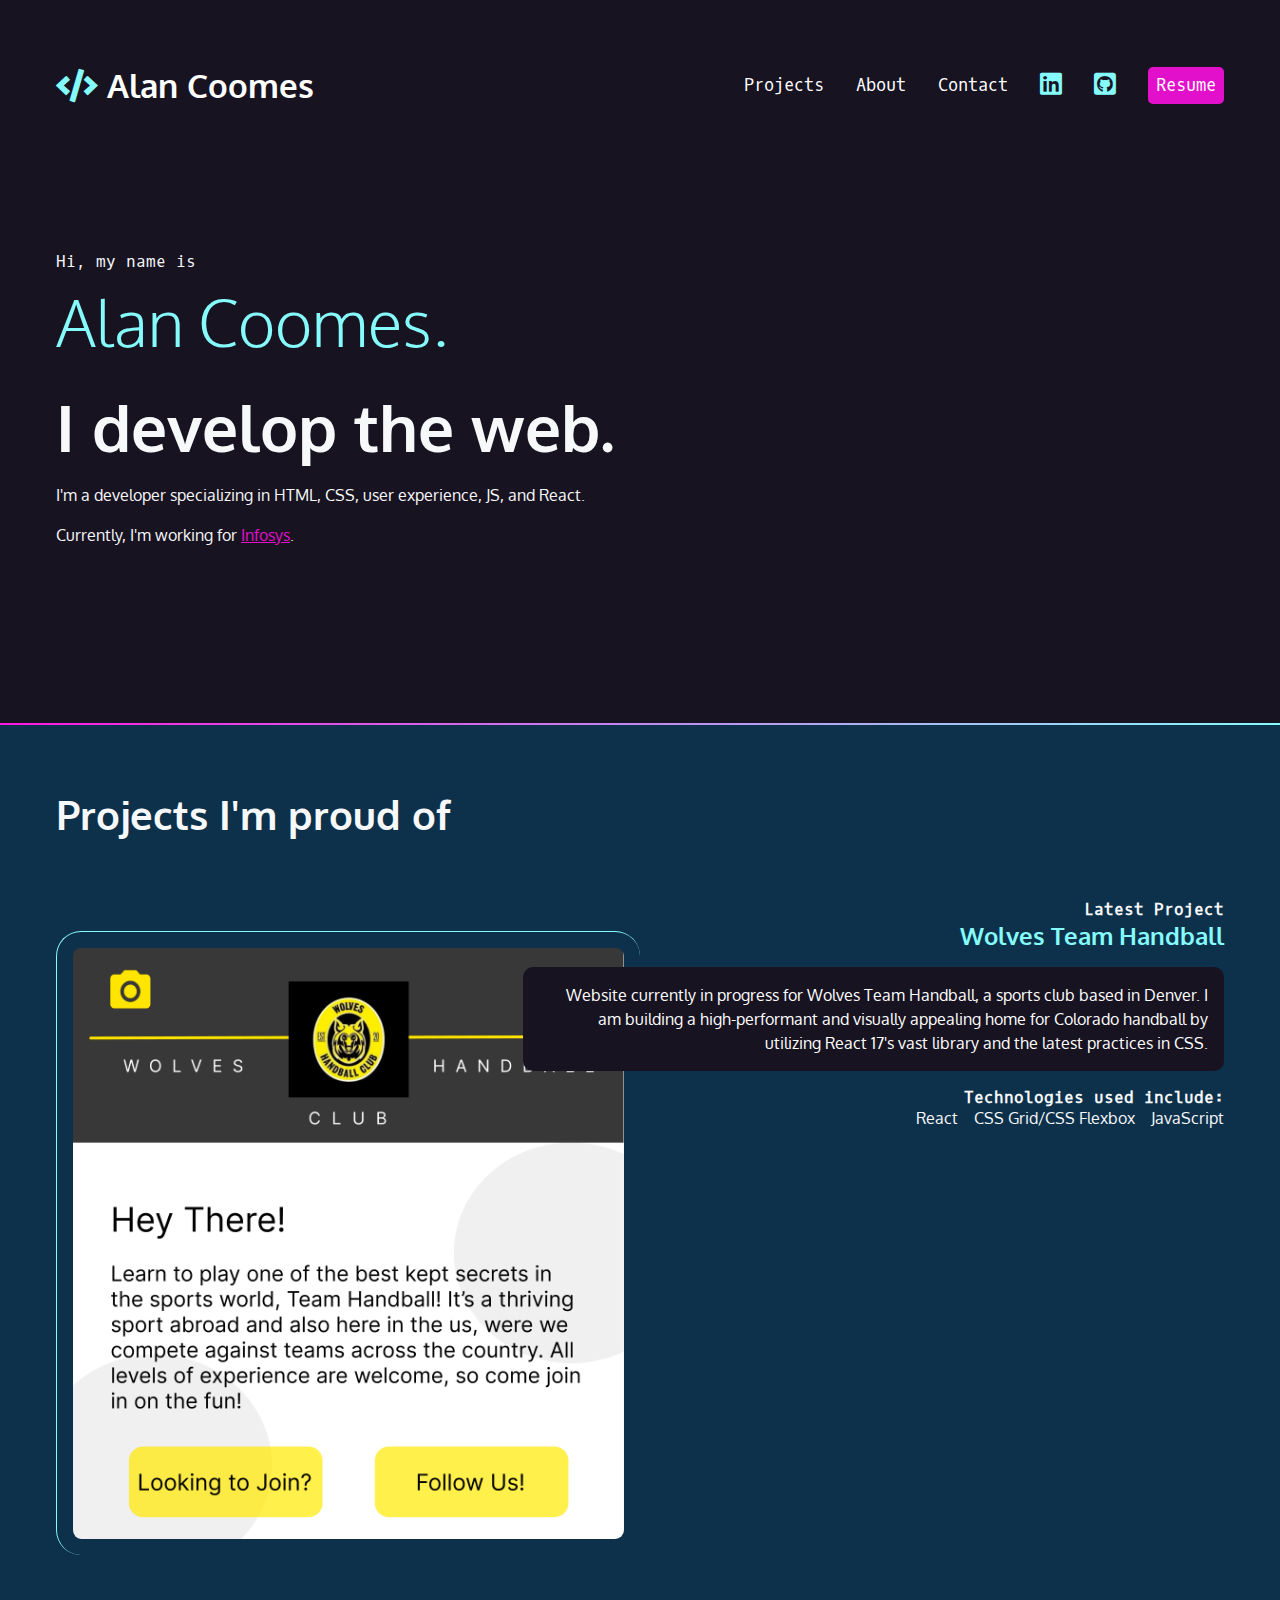
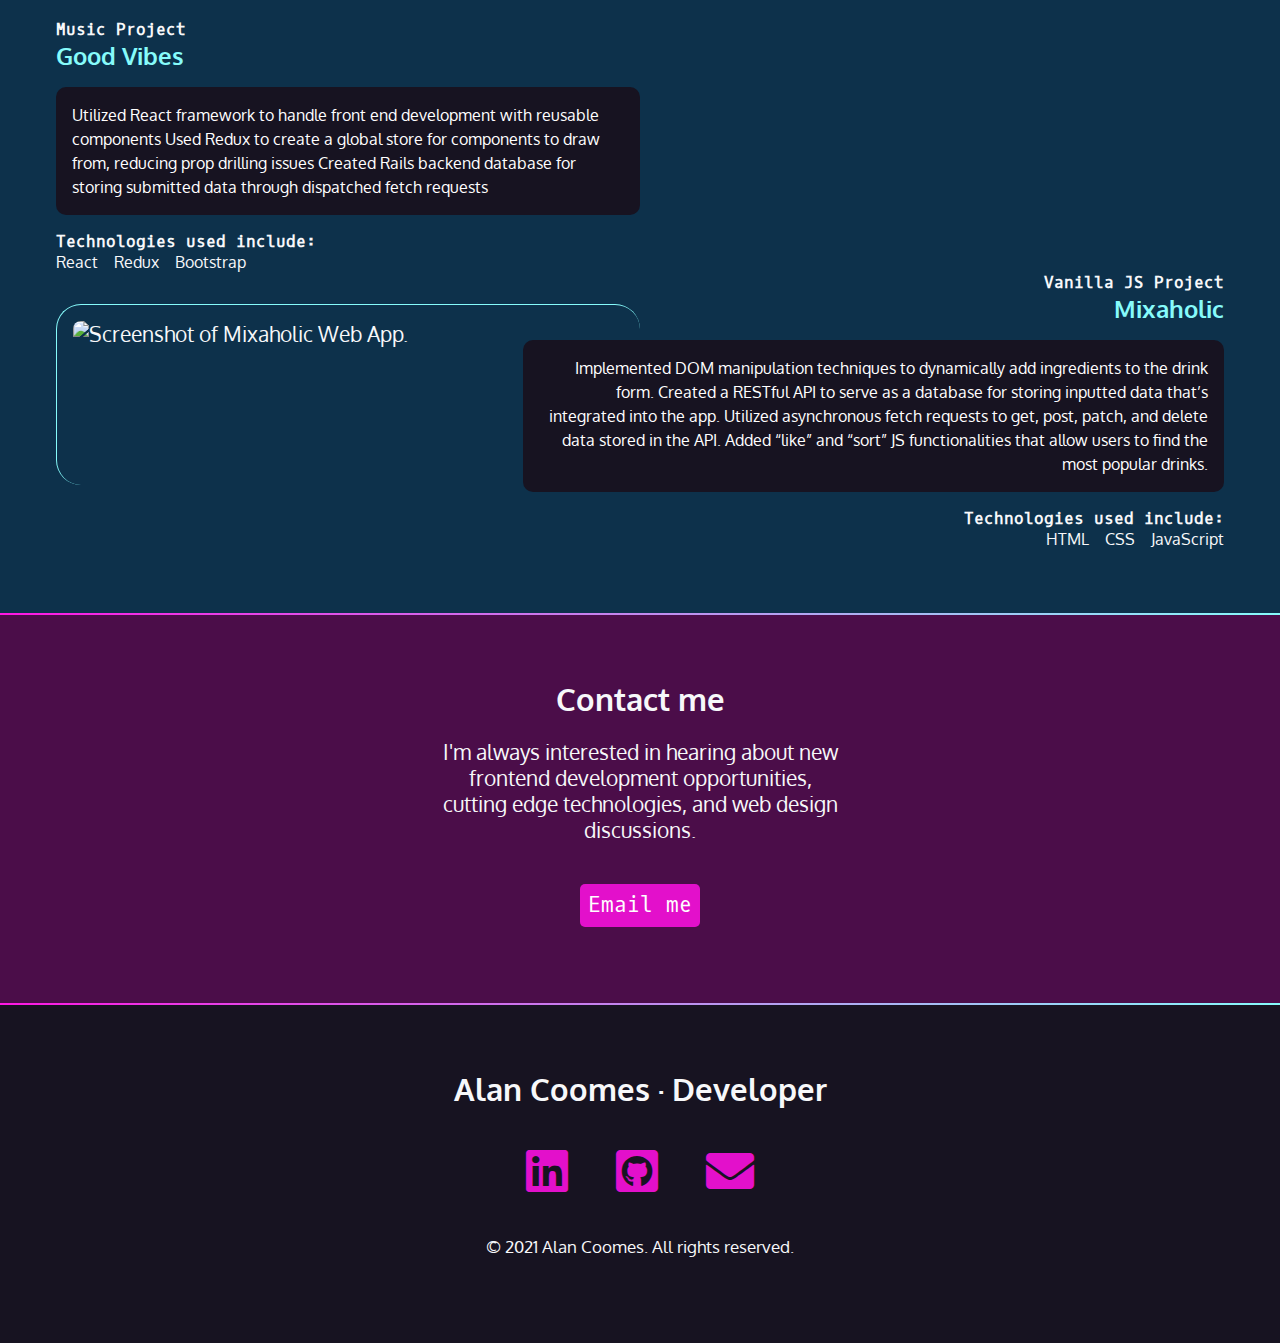
==== index.html @ 879c6b3d "updated info" ====
<!DOCTYPE html>
<html lang="en">
  <head>
    <meta charset="UTF-8" />
    <meta http-equiv="X-UA-Compatible" content="IE=edge" />
    <meta name="viewport" content="width=device-width, initial-scale=1.0" />
    <title>Alan Coomes Portfolio</title>
    <link rel="preconnect" href="https://fonts.googleapis.com" />
    <link rel="preconnect" href="https://fonts.gstatic.com" crossorigin />
    <link
      href="https://fonts.googleapis.com/css2?family=Oxygen&family=Oxygen+Mono&display=swap"
      rel="stylesheet"
    />
    <link
      rel="stylesheet"
      href="https://cdnjs.cloudflare.com/ajax/libs/font-awesome/5.15.4/css/all.min.css"
    />
    <link rel="stylesheet" href="./css/style.css" />
  </head>
  <body>
    <nav>
      <ul>
        <li>
          <h1>
            <a href="index.html">
              <span class="fas fa-code" aria-hidden="true"></span>
              <span>Alan Coomes</span>
            </a>
          </h1>
        </li>
        <li><a href="index.html#projects">Projects</a></li>
        <li><a href="about.html">About</a></li>
        <li><a href="index.html#contact">Contact</a></li>
        <li>
          <a href="https://www.linkedin.com/in/alan-coomes/" target="_blank">
            <span class="fab fa-linkedin" aria-hidden="true"></span>
            <span class="sr-only">LinkedIn</span>
          </a>
        </li>
        <li>
          <a href="https://github.com/acoomes33" target="_blank">
            <span class="fab fa-github-square" aria-hidden="true"></span>
            <span class="sr-only">Github</span>
          </a>
        </li>
        <li>
          <a href="#" target="_blank" class="button">Resume</a>
        </li>
      </ul>
    </nav>

    <section id="intro">
      <p class="name">Hi, my name is <span>Alan Coomes.</span></p>
      <h2>I develop the web.</h2>
      <p>
        I'm a developer specializing in HTML, CSS, user experience, JS, and
        React.
      </p>
      <p>
        Currently, I'm working for
        <a href="https://www.infosys.com/" target="_blank">Infosys</a>.
      </p>
    </section>
    <div class="gradient"></div>

    <div class="section-blue">
      <section id="projects">
        <h2>Projects I'm proud of</h2>
        <article>
          <div class="text">
            <h4>Latest Project</h4>
            <h3>Wolves Team Handball</h3>
            <p class="blackbox">
              Website currently in progress for Wolves Team Handball, a sports club based in Denver.
              I am building a high-performant and visually appealing home for Colorado handball by utilizing 
              React 17's vast library and the latest practices in CSS. 
            </p>
            <h4>Technologies used include:</h4>
            <ul>
              <li>React</li>
              <li>CSS Grid/CSS Flexbox</li>
              <li>JavaScript</li>
    
            </ul>
          </div>
          <img
            src="./img/Handball Screen Shot.png"
            alt="Screenshot of the Wolves Team Handball website."
          />
        </article>
        <article class="reverse">
          <div class="text">
            <h4>Music Project</h4>
            <h3>Good Vibes</h3>
            <p class="blackbox">
              Utilized React framework to handle front end development with reusable components
              Used Redux to create a global store for components to draw from, reducing prop drilling issues
              Created Rails backend database for storing submitted data through dispatched fetch requests
            </p>

            <h4>Technologies used include:</h4>
            <ul>
              <li>React</li>
              <li>Redux</li>
              <li>Bootstrap</li>
            </ul>
          </div>
        </article>
        <article>
          <div class="text">
            <h4>Vanilla JS Project</h4>
            <h3>Mixaholic</h3>
            <p class="blackbox">
              Implemented DOM manipulation techniques to dynamically add ingredients to the drink form.
              Created a RESTful API to serve as a database for storing inputted data that’s integrated into the app.
              Utilized asynchronous fetch requests to get, post, patch, and delete data stored in the API.
              Added “like” and “sort” JS functionalities that allow users to find the most popular drinks.
            </p>
            <h4>Technologies used include:</h4>
            <ul>
              <li>HTML</li>
              <li>CSS</li>
              <li>JavaScript</li>
            </ul>
          </div>
          <img
            src="./img/Mixaholic Screen Shot.png"
            alt="Screenshot of Mixaholic Web App."
          />
        </article>
      </section>
    </div>
    <div class="gradient"></div>
    <div class="section-plum">
      <section id="contact">
        <h2>Contact me</h2>
        <p>
          I'm always interested in hearing about new frontend development
          opportunities, cutting edge technologies, and web design discussions.
        </p>
        <p>
          <a href="mailto:alan.coomes2@gmail.com" class="button">Email me</a>
        </p>
      </section>
      <div class="gradient"></div>
    </div>
    <footer>
      <h2>Alan Coomes &middot; Developer</h2>
      <ul>
        <li>
          <a href="https://www.linkedin.com/in/alan-coomes/" target="_blank">
            <span class="fab fa-linkedin" aria-hidden="true"></span>
            <span class="sr-only">LinkedIn</span>
          </a>
        </li>
        <li>
          <a href="https://github.com/acoomes33" target="_blank">
            <span class="fab fa-github-square" aria-hidden="true"></span>
            <span class="sr-only">Github</span>
          </a>
        </li>
        <li>
          <a href="mailto:alan.coomes2@gmail.com">
            <span class="fas fa-envelope" aria-hidden="true"></span>
            <span class="sr-only">Email</span>
          </a>
        </li>
      </ul>
      <p><small>&copy; 2021 Alan Coomes. All rights reserved.</small></p>
    </footer>
  </body>
</html>
---- css/style.css ----
/* Variables declared here - these are the colors for our pages, as well as the font stacks and sizes. */

:root {
  --black: #171321;
  --dkblue: #0d314b;
  --plum: #4b0d49;
  --hotmag: #ff17e4;
  --magenta: #e310cb;
  --aqua: #86fbfb;
  --white: #f7f8fa;
  --font-size: 1.3rem;
  --mono: "Oxygen mono", monospace;
  --sans: Oxygen, sans-serif;
}

/* border box model: https://css-tricks.com/box-sizing/ */

html {
  box-sizing: border-box;
}

*,
*::before,
*::after {
  box-sizing: inherit;
}

/* generic styles for the page */

body {
  padding: 0;
  margin: 0;
  font-family: var(--sans);
  background-color: var(--black);
  color: var(--white);
  font-size: var(--font-size);
}

h1,
h2,
h3 {
  margin: 0;
}

a {
  color: var(--magenta);
}

a:hover {
  color: var(--hotmag);
  text-decoration: none;
}
img {
  width: 100%;
}

/* background color divs */

.section-plum {
  background-color: var(--plum);
}
.section-blue {
  background-color: var(--dkblue);
}

.gradient {
  background: linear-gradient(
    90deg,
    rgba(255, 23, 228, 1) 0%,
    rgba(134, 251, 251, 1) 100%
  );
  height: 2px;
}

/* intro styles */

#intro {
  padding: 4rem 1rem 10rem 1rem;
  padding-bottom: 10rem;
  max-width: 1200px;
  margin: 0 auto;
}

#intro p {
  font-size: 1rem;
  line-height: 1.5;
}

#intro .name {
  font-family: var(--mono);
  font-size: 1rem;
}

.name span {
  font-family: var(--sans);
  font-size: 4rem;
  color: var(--aqua);
  display: block;
  font-weight: 300;
}

#intro h2 {
  font-size: 4rem;
}

/* contact section */

#contact {
  width: 400px;
  text-align: center;
  margin: 0 auto;
  padding: 4rem 0;
}

#contact p:last-child {
  margin-top: 3rem;
}

/* navigation */

nav {
  font-family: var(--mono);
  font-size: 80%;
  padding: 4rem 1rem;
}

nav h1 a {
  font-family: var(--sans);
}

nav ul {
  margin: 0;
  padding: 0;
  list-style-type: none;
  display: flex;
  flex-flow: row wrap;
  justify-content: center;
  align-items: center;
  gap: 2rem;
}

nav li:first-child {
  flex-basis: 100%;
  text-align: center;
}

nav [class*="fa-"] {
  font-size: 150%;
  color: var(--aqua);
}

nav h1 [class*="fa-"] {
  font-size: 100%;
  color: var(--aqua);
}

nav a {
  color: white;
  text-decoration: none;
  display: block;
}

nav a:hover,
nav [class*="fa-"]:hover {
  color: var(--magenta);
}

.button {
  background-color: var(--magenta);
  color: white;
  padding: 0.5rem;
  border-radius: 5px;
  text-decoration: none;
  font-family: var(--mono);
}

.button:hover {
  color: white;
  background-color: var(--hotmag);
}

/* projects section */
#projects {
  padding: 4rem 1rem;
  max-width: 1200px;
  margin: 0 auto;
}
#projects h2 {
  font-size: 2.5rem;
  margin-bottom: calc(2.5rem * 1.5);
}
#projects h3 {
  color: var(--aqua);
}

#projects h4 {
  font-size: 1rem;
  font-family: var(--mono);
  margin: 0;
}
.blackbox {
  padding: 1rem;
  border-radius: 10px;
  color: white;
  background-color: var(--black);
  font-size: 1rem;
  line-height: 1.5;
}
#projects ul {
  list-style-type: none;
  padding: 0;
  margin: 0;
  display: flex;
  flex-flow: row wrap;
  justify-content: flex-start;
  gap: 1rem;
  font-size: 1rem;
}
#projects img {
  margin: 2rem 0 4rem 0;
  padding: 1rem;
  border-left: 1px solid var(--aqua);
  border-top: 1px solid var(--aqua);
  border-radius: 25px;
}

/* aabout section */
#about {
  padding: 4rem 1rem;
  max-width: 1200px;
  margin: 0 auto;
}
#about h2 {
  font-size: 2.5rem;
  margin-bottom: calc(2.5rem * 1.5);
}
#about h3 {
  color: var(--aqua);
}

#about h4 {
  font-size: 1rem;
  font-family: var(--mono);
  margin: 0;
}
.blackbox {
  padding: 1rem;
  border-radius: 10px;
  color: white;
  background-color: var(--black);
  font-size: 1rem;
  line-height: 1.5;
}
#about ul {
  list-style-type: none;
  padding: 0;
  margin: 0;
  display: flex;
  flex-flow: row wrap;
  justify-content: flex-start;
  gap: 1rem;
  font-size: 1rem;
}
#about img {
  margin: 2rem 0 4rem 0;
  padding: 1rem;
  border-left: 1px solid var(--aqua);
  border-top: 1px solid var(--aqua);
  border-radius: 25px;
}

/* footer section */

footer {
  text-align: center;
  padding: 4rem 0;
}

footer ul {
  list-style-type: none;
  padding: 0;
  margin: 2rem 0;
  display: flex;
  flex-flow: row wrap;
  justify-content: center;
  gap: 3rem;
  font-size: 3rem;
}
@media (min-width: 800px) {
  article {
    display: grid;
    grid-template-columns: repeat(10, 1fr);
  }

  #about img {
    grid-column: 1/6;
    grid-row: 1/2;
  }

  #about ul {
    justify-content: flex-end;
  }

  #projects img {
    grid-column: 1/6;
    grid-row: 1/2;
  }
  .text {
    grid-column: 5/11;
    grid-row: 1/2;
    order: 2;
    text-align: right;
  }
  .reverse .text {
    grid-column: 1/6;
    grid-row: 1/2;
    order: 1;
    text-align: left;
  }

  #projects .reverse img {
    grid-column: 5/11;
    grid-row: 1/2;
  }

  #projects ul {
    justify-content: flex-end;
  }

  #projects .reverse ul {
    justify-content: flex-start;
  }
}
@media (min-width: 850px) {
  nav {
    max-width: 1200px;
    margin: 0 auto;
  }
  nav li:first-child {
    flex-basis: auto;
    text-align: left;
    margin-right: auto;
  }
}
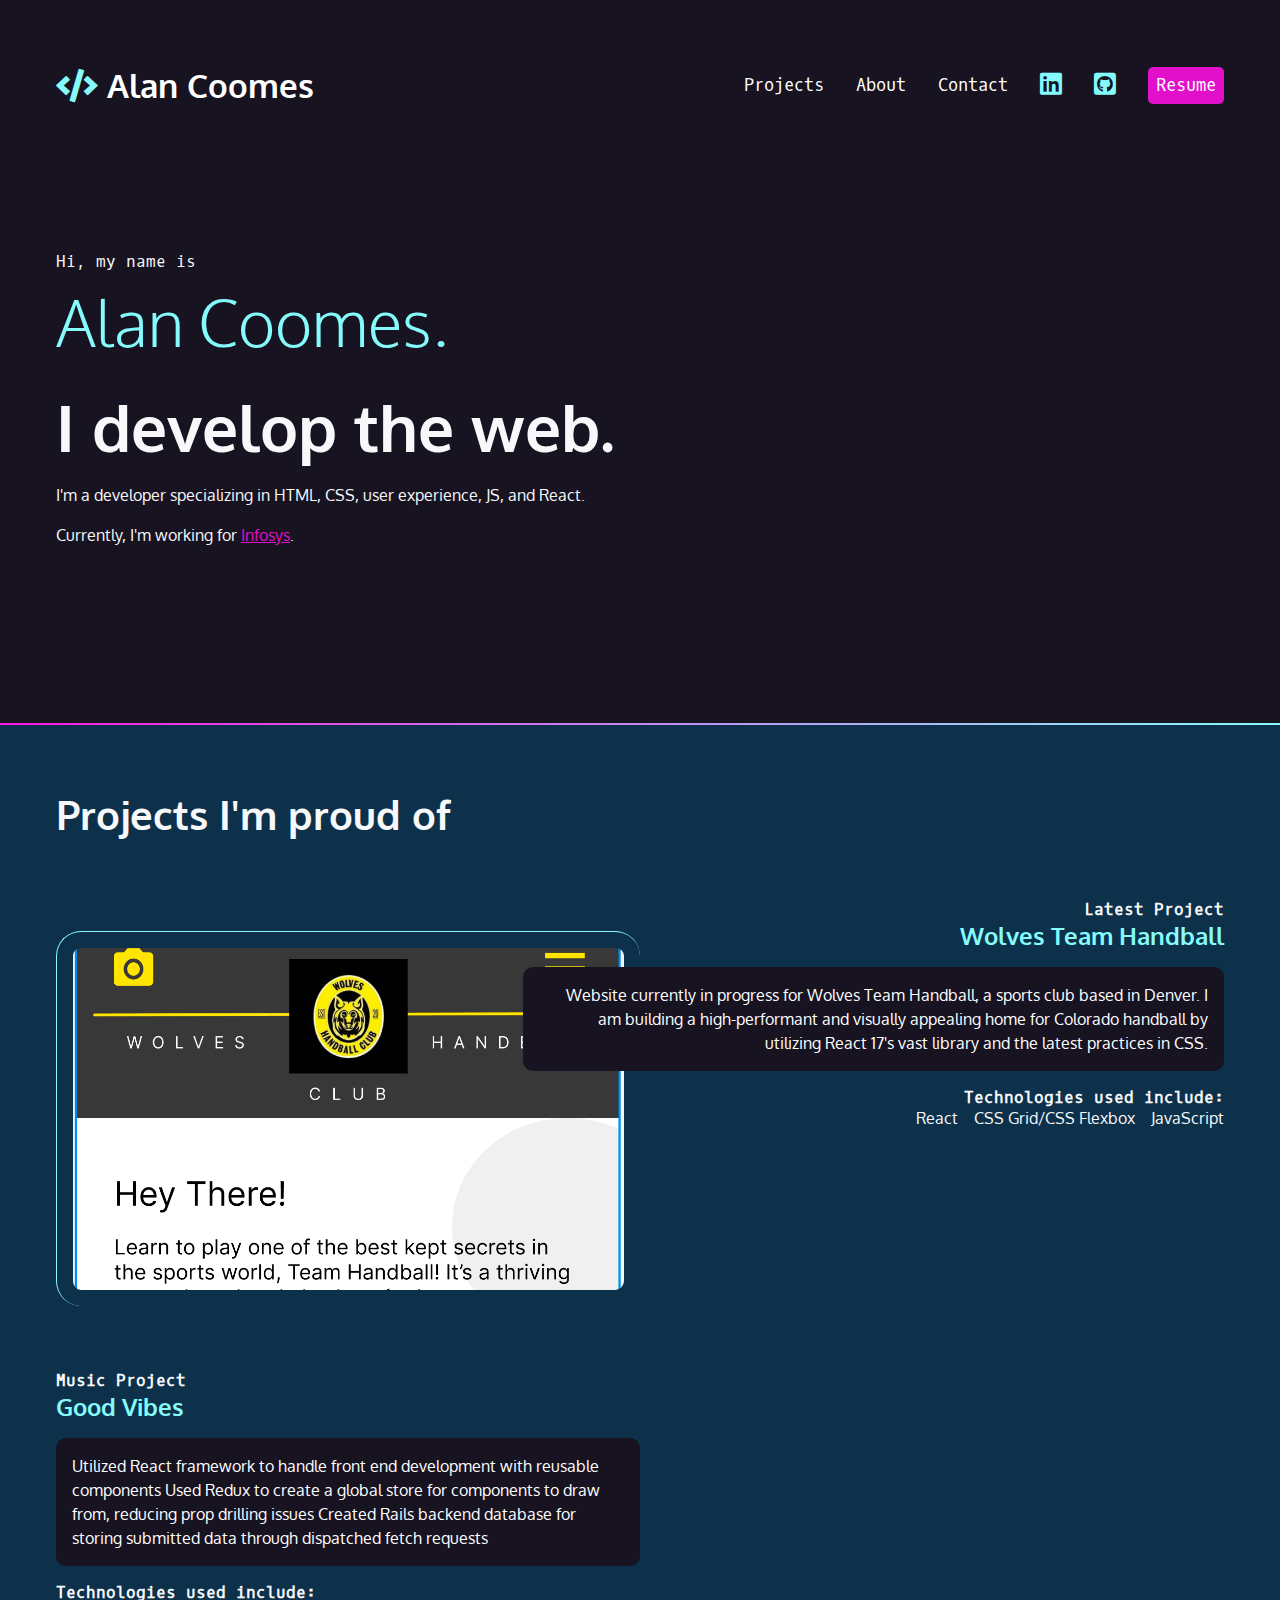
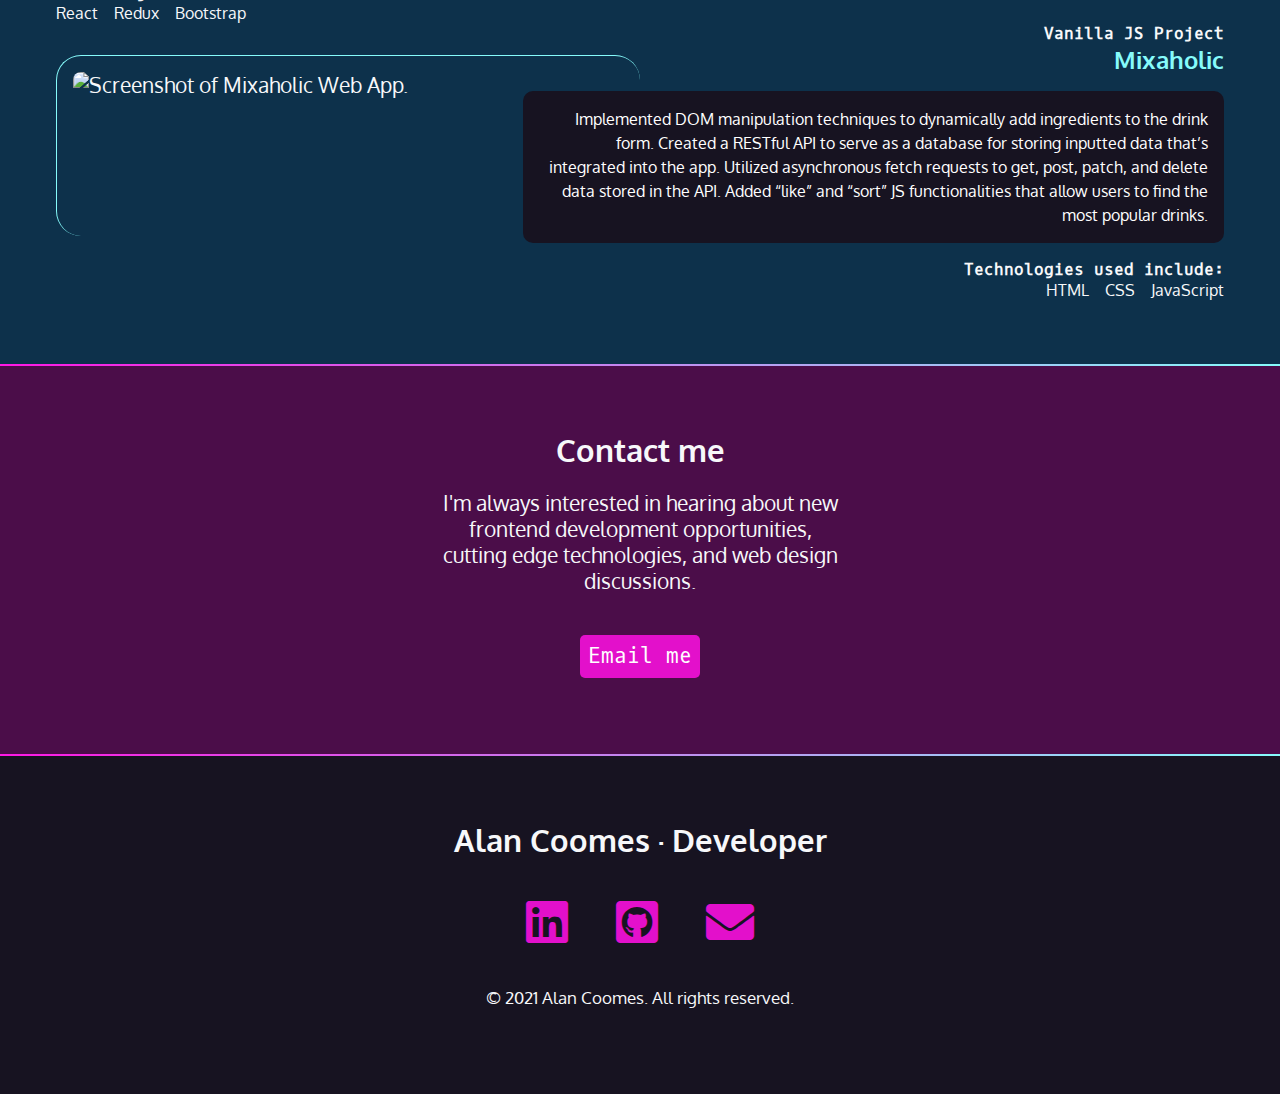
==== commit 744e2b81: "added resume link" ====
--- a/index.html
+++ b/index.html
@@ -44,7 +44,7 @@
           </a>
         </li>
         <li>
-          <a href="#" target="_blank" class="button">Resume</a>
+          <a href="https://docs.google.com/document/d/1rrNM7IfwFlMWXcHLhmcckibvY9FfL3zBOvbFfx0j2Mo/edit?usp=sharing" target="_blank" class="button">Resume</a>
         </li>
       </ul>
     </nav>
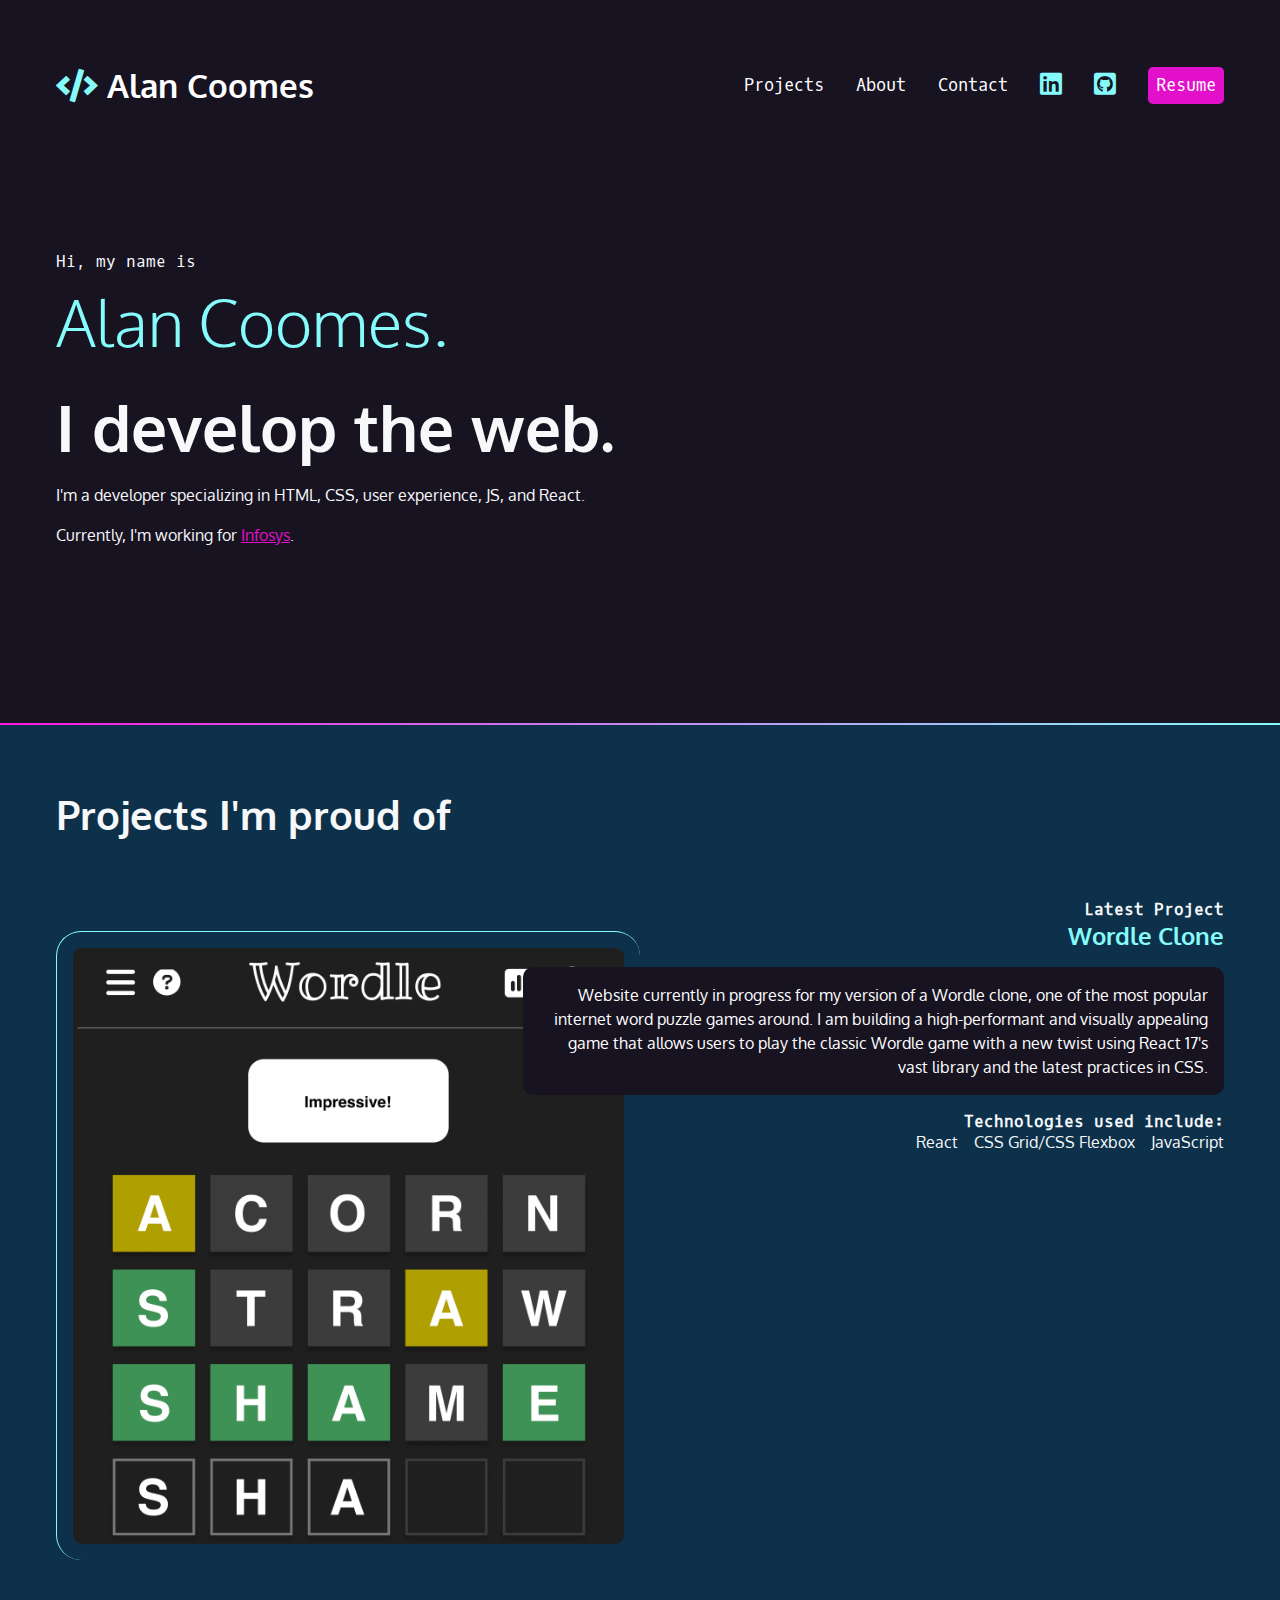
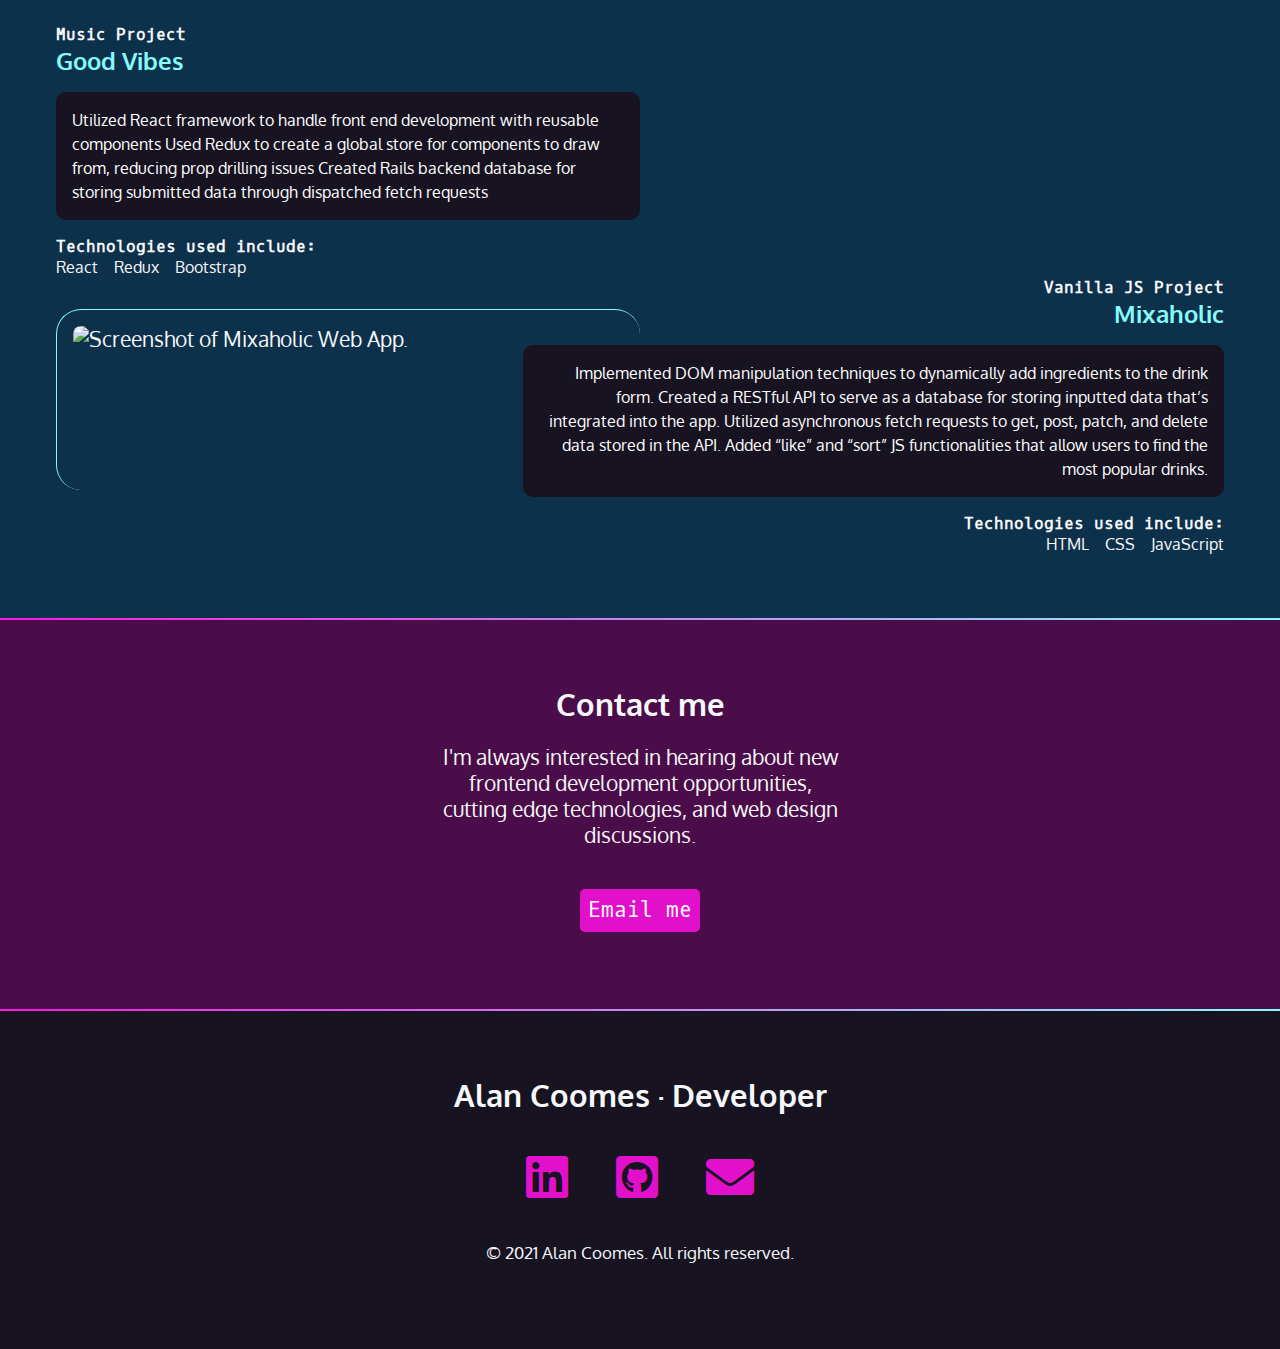
==== commit 3187bb9a: "updated project to include Wordle Clone" ====
--- a/index.html
+++ b/index.html
@@ -38,7 +38,7 @@
           </a>
         </li>
         <li>
-          <a href="https://github.com/acoomes33" target="_blank">
+          <a href="https://github.com/alancoomes" target="_blank">
             <span class="fab fa-github-square" aria-hidden="true"></span>
             <span class="sr-only">Github</span>
           </a>
@@ -69,10 +69,10 @@
         <article>
           <div class="text">
             <h4>Latest Project</h4>
-            <h3>Wolves Team Handball</h3>
+            <h3>Wordle Clone</h3>
             <p class="blackbox">
-              Website currently in progress for Wolves Team Handball, a sports club based in Denver.
-              I am building a high-performant and visually appealing home for Colorado handball by utilizing 
+              Website currently in progress for my version of a Wordle clone, one of the most popular internet word puzzle games around.
+              I am building a high-performant and visually appealing game that allows users to play the classic Wordle game with a new twist using
               React 17's vast library and the latest practices in CSS. 
             </p>
             <h4>Technologies used include:</h4>
@@ -84,8 +84,8 @@
             </ul>
           </div>
           <img
-            src="./img/Handball Screen Shot.png"
-            alt="Screenshot of the Wolves Team Handball website."
+            src="./img/Wordle Screen Shot.png"
+            alt="Screenshot of my Wordle clone."
           />
         </article>
         <article class="reverse">
@@ -154,7 +154,7 @@
           </a>
         </li>
         <li>
-          <a href="https://github.com/acoomes33" target="_blank">
+          <a href="https://github.com/alancoomes" target="_blank">
             <span class="fab fa-github-square" aria-hidden="true"></span>
             <span class="sr-only">Github</span>
           </a>
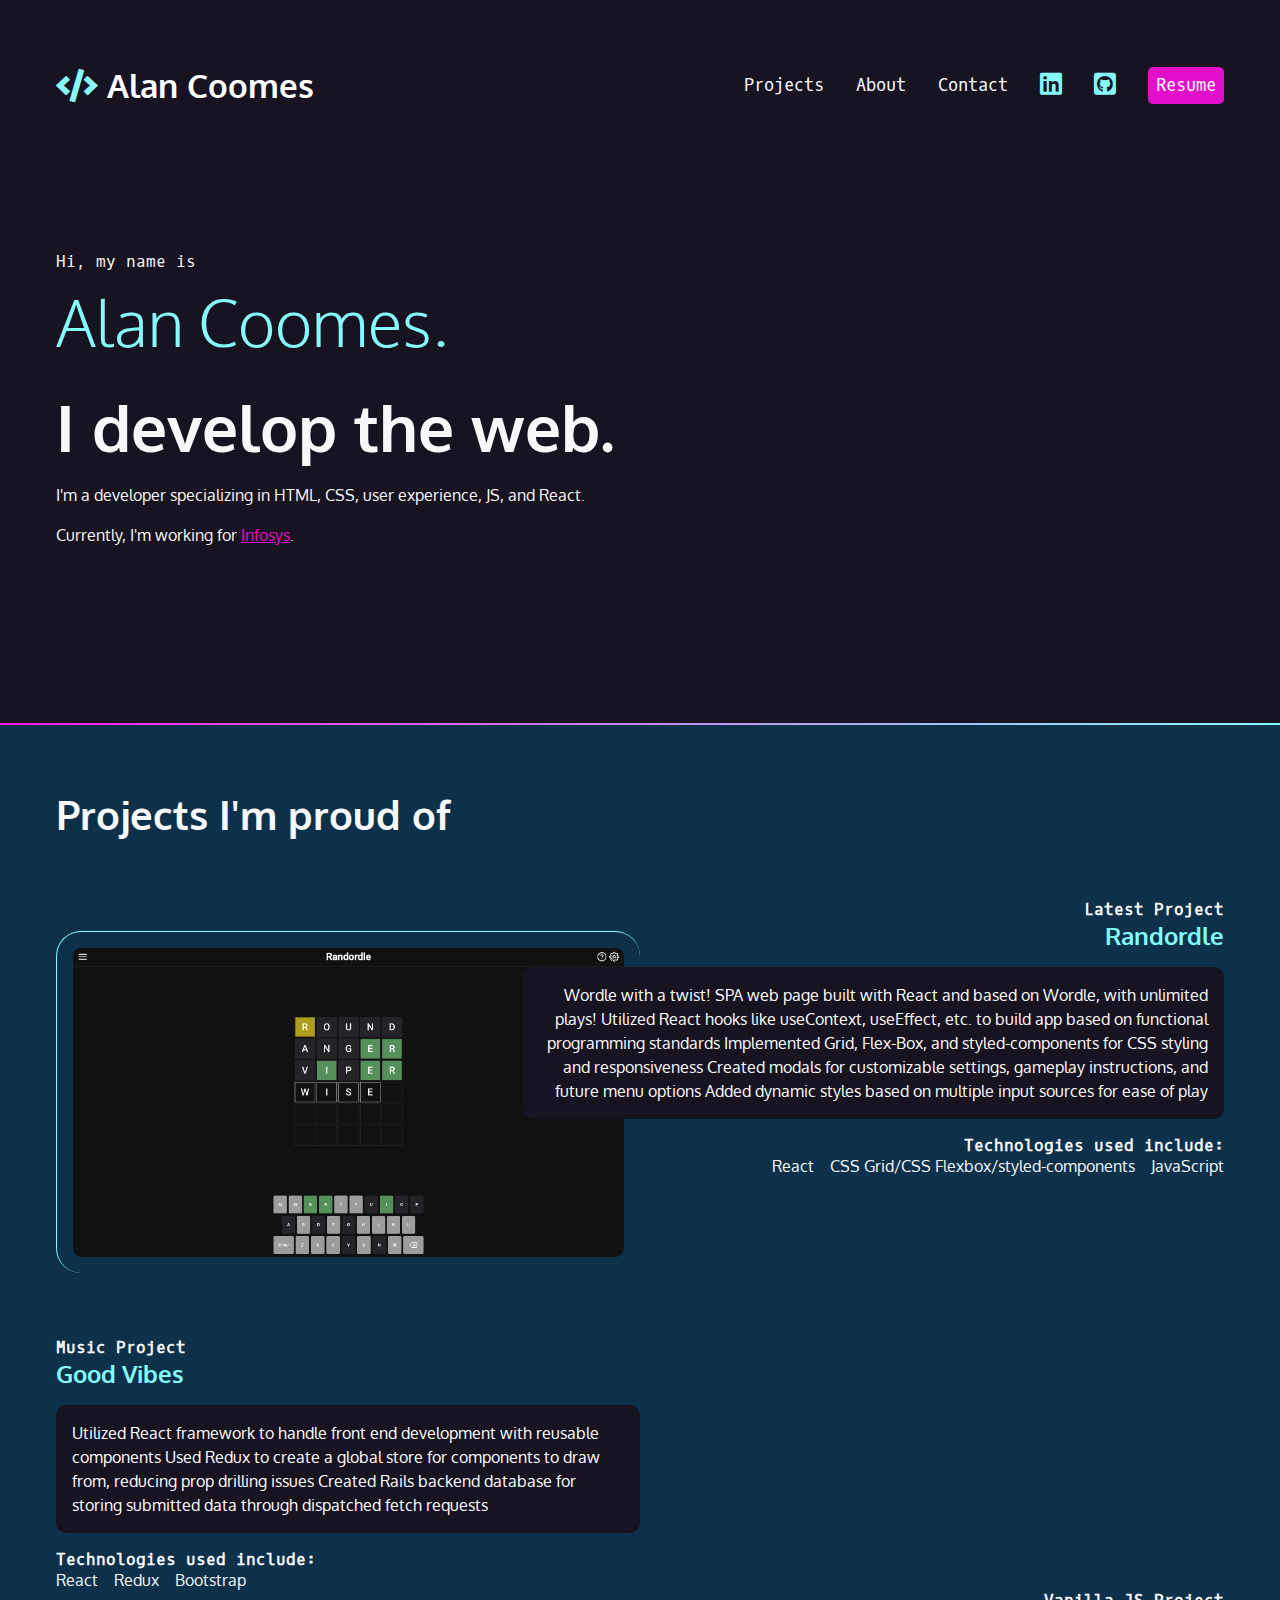
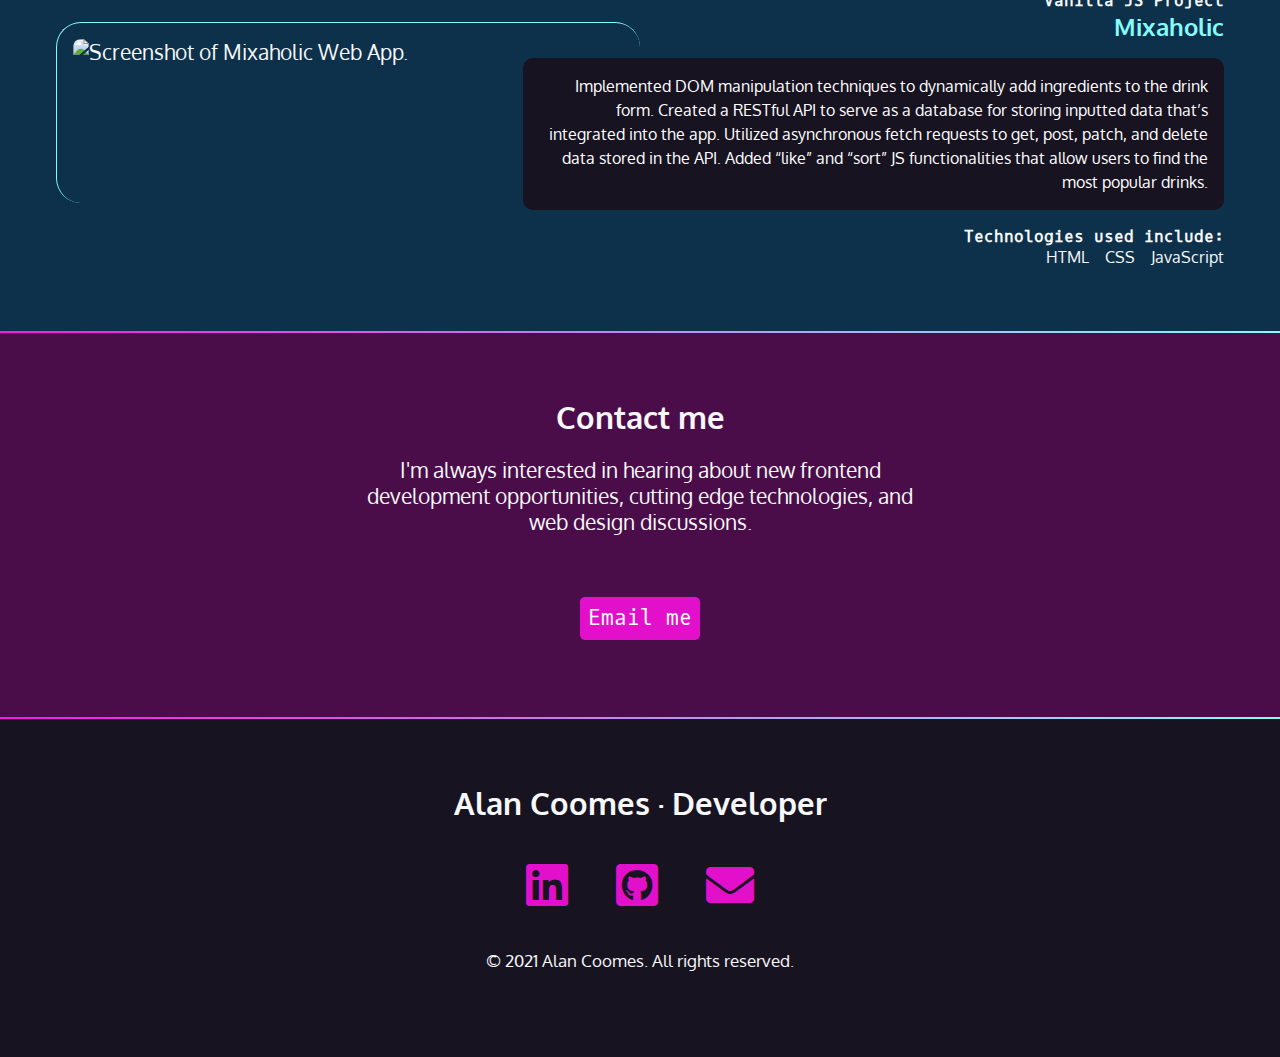
==== commit 69c1cc7c: "updated content and Randordle image" ====
--- a/index.html
+++ b/index.html
@@ -69,23 +69,25 @@
         <article>
           <div class="text">
             <h4>Latest Project</h4>
-            <h3>Wordle Clone</h3>
+            <h3>Randordle</h3>
             <p class="blackbox">
-              Website currently in progress for my version of a Wordle clone, one of the most popular internet word puzzle games around.
-              I am building a high-performant and visually appealing game that allows users to play the classic Wordle game with a new twist using
-              React 17's vast library and the latest practices in CSS. 
+              Wordle with a twist! SPA web page built with React and based on Wordle, with unlimited plays!
+              Utilized React hooks like useContext, useEffect, etc. to build app based on functional programming standards
+              Implemented Grid, Flex-Box, and styled-components for CSS styling and responsiveness 
+              Created modals for customizable settings, gameplay instructions, and future menu options
+              Added dynamic styles based on multiple input sources for ease of play
             </p>
             <h4>Technologies used include:</h4>
             <ul>
               <li>React</li>
-              <li>CSS Grid/CSS Flexbox</li>
+              <li>CSS Grid/CSS Flexbox/styled-components</li>
               <li>JavaScript</li>
     
             </ul>
           </div>
           <img
-            src="./img/Wordle Screen Shot.png"
-            alt="Screenshot of my Wordle clone."
+            src="./img/Randordle Screenshot.png"
+            alt="Playing Randordle"
           />
         </article>
         <article class="reverse">
--- a/css/style.css
+++ b/css/style.css
@@ -106,10 +106,20 @@
 /* contact section */
 
 #contact {
-  width: 400px;
+  max-width: 1200px;
   text-align: center;
   margin: 0 auto;
   padding: 4rem 0;
+  display: flex;
+  flex-direction: column;
+  justify-content: center;
+}
+
+#contact p:first-of-type {
+  max-width: 600px;
+  padding-left: 16px;
+  padding-right: 16px;
+  align-self: center;
 }
 
 #contact p:last-child {
@@ -224,7 +234,7 @@
   border-radius: 25px;
 }
 
-/* aabout section */
+/* about section */
 #about {
   padding: 4rem 1rem;
   max-width: 1200px;
@@ -269,6 +279,7 @@
   border-radius: 25px;
 }
 
+
 /* footer section */
 
 footer {
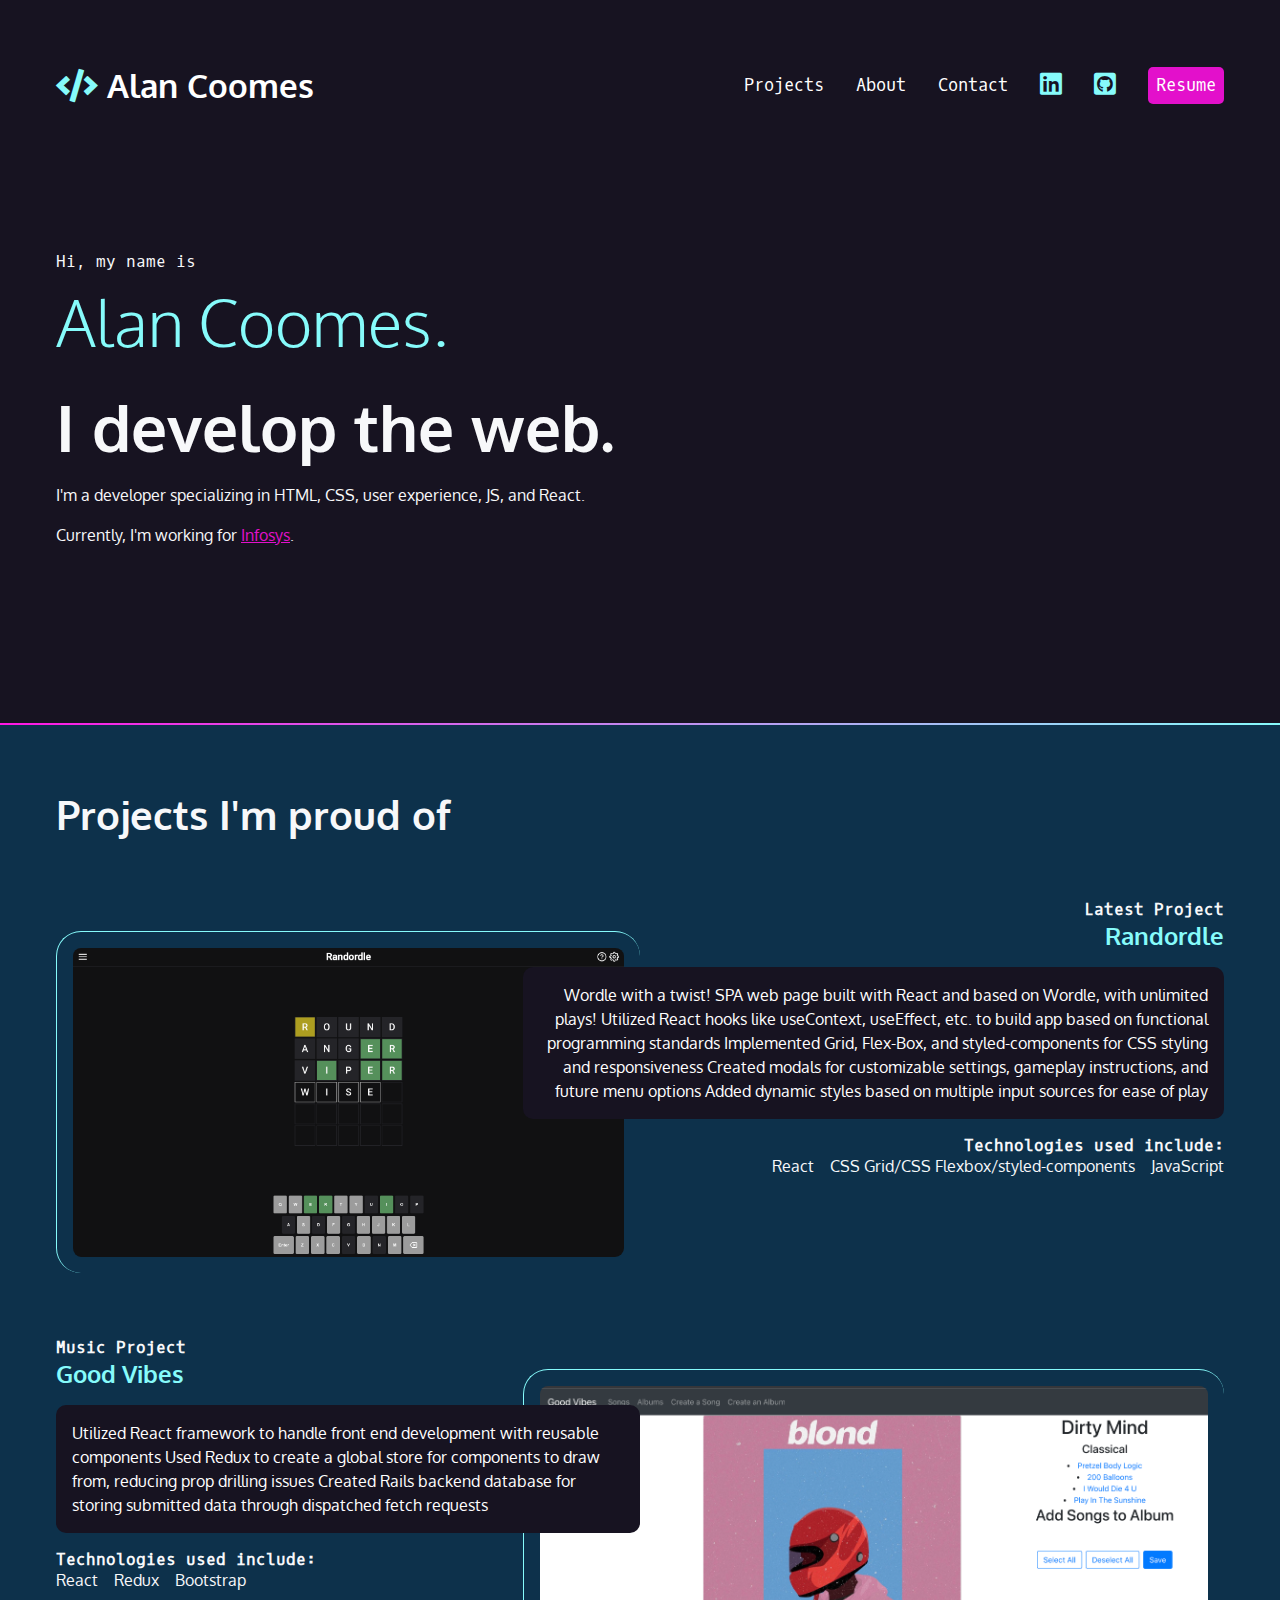
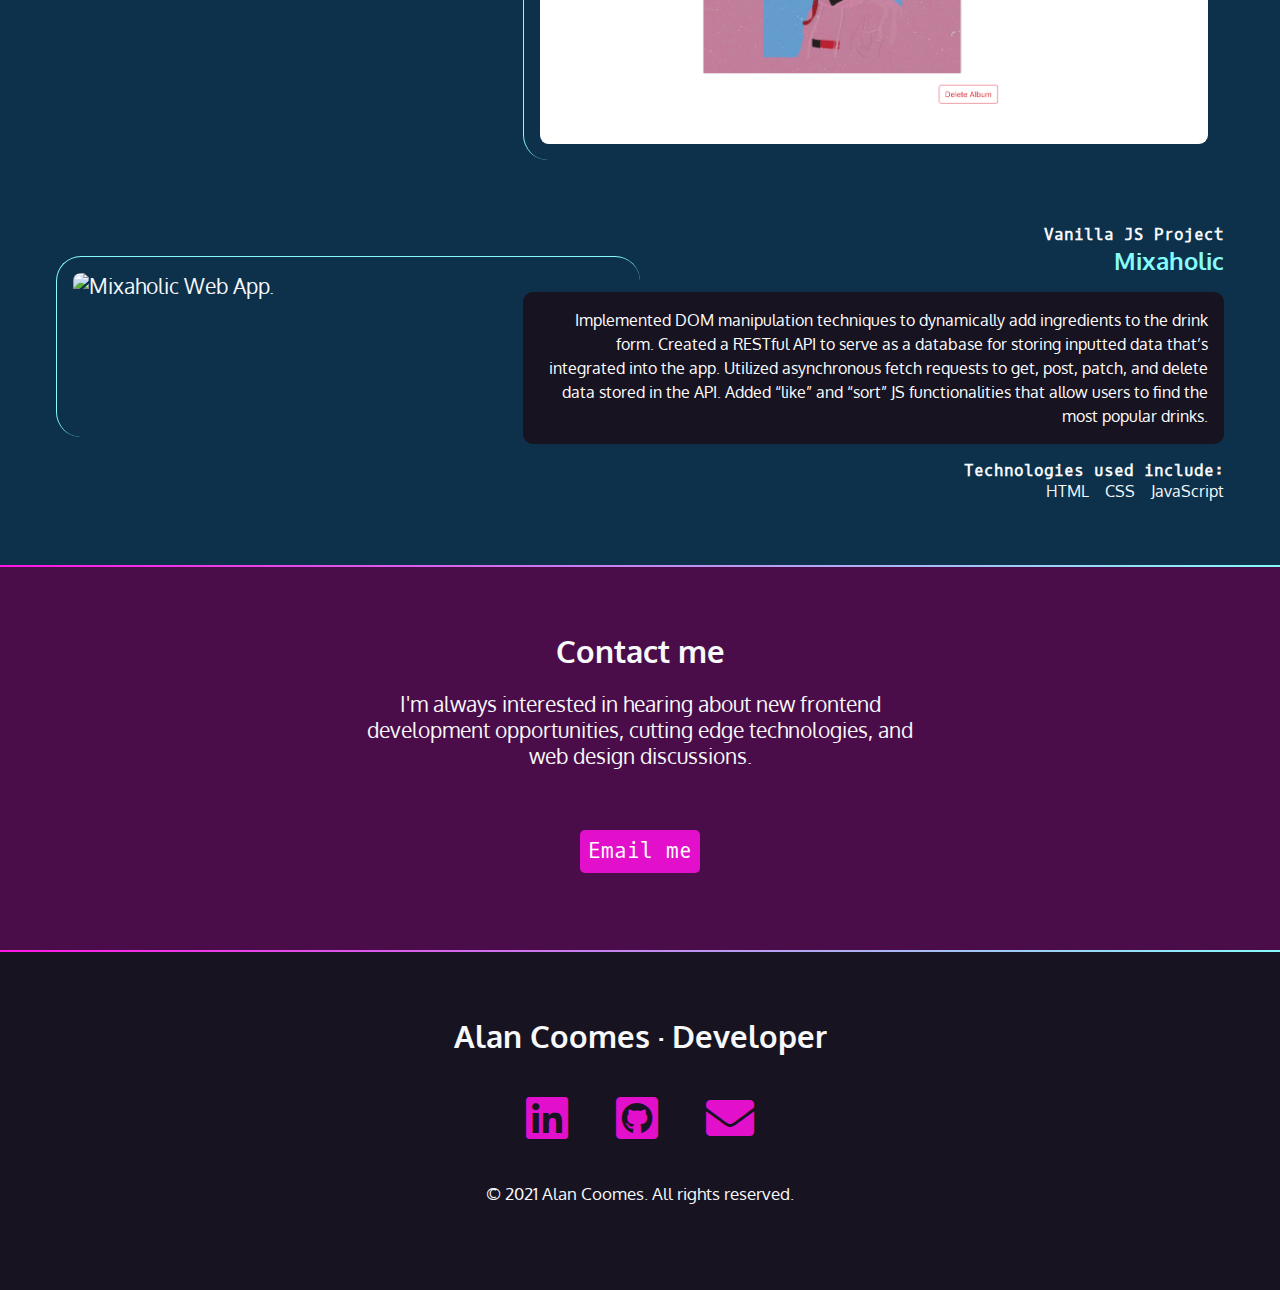
==== commit 4e67adae: "added Good Vibes image" ====
--- a/index.html
+++ b/index.html
@@ -107,6 +107,10 @@
               <li>Bootstrap</li>
             </ul>
           </div>
+          <img
+          src="./img/Good Vibes Screen Shot.png"
+          alt="Good Vibes Web App."
+        />
         </article>
         <article>
           <div class="text">
@@ -127,7 +131,7 @@
           </div>
           <img
             src="./img/Mixaholic Screen Shot.png"
-            alt="Screenshot of Mixaholic Web App."
+            alt="Mixaholic Web App."
           />
         </article>
       </section>
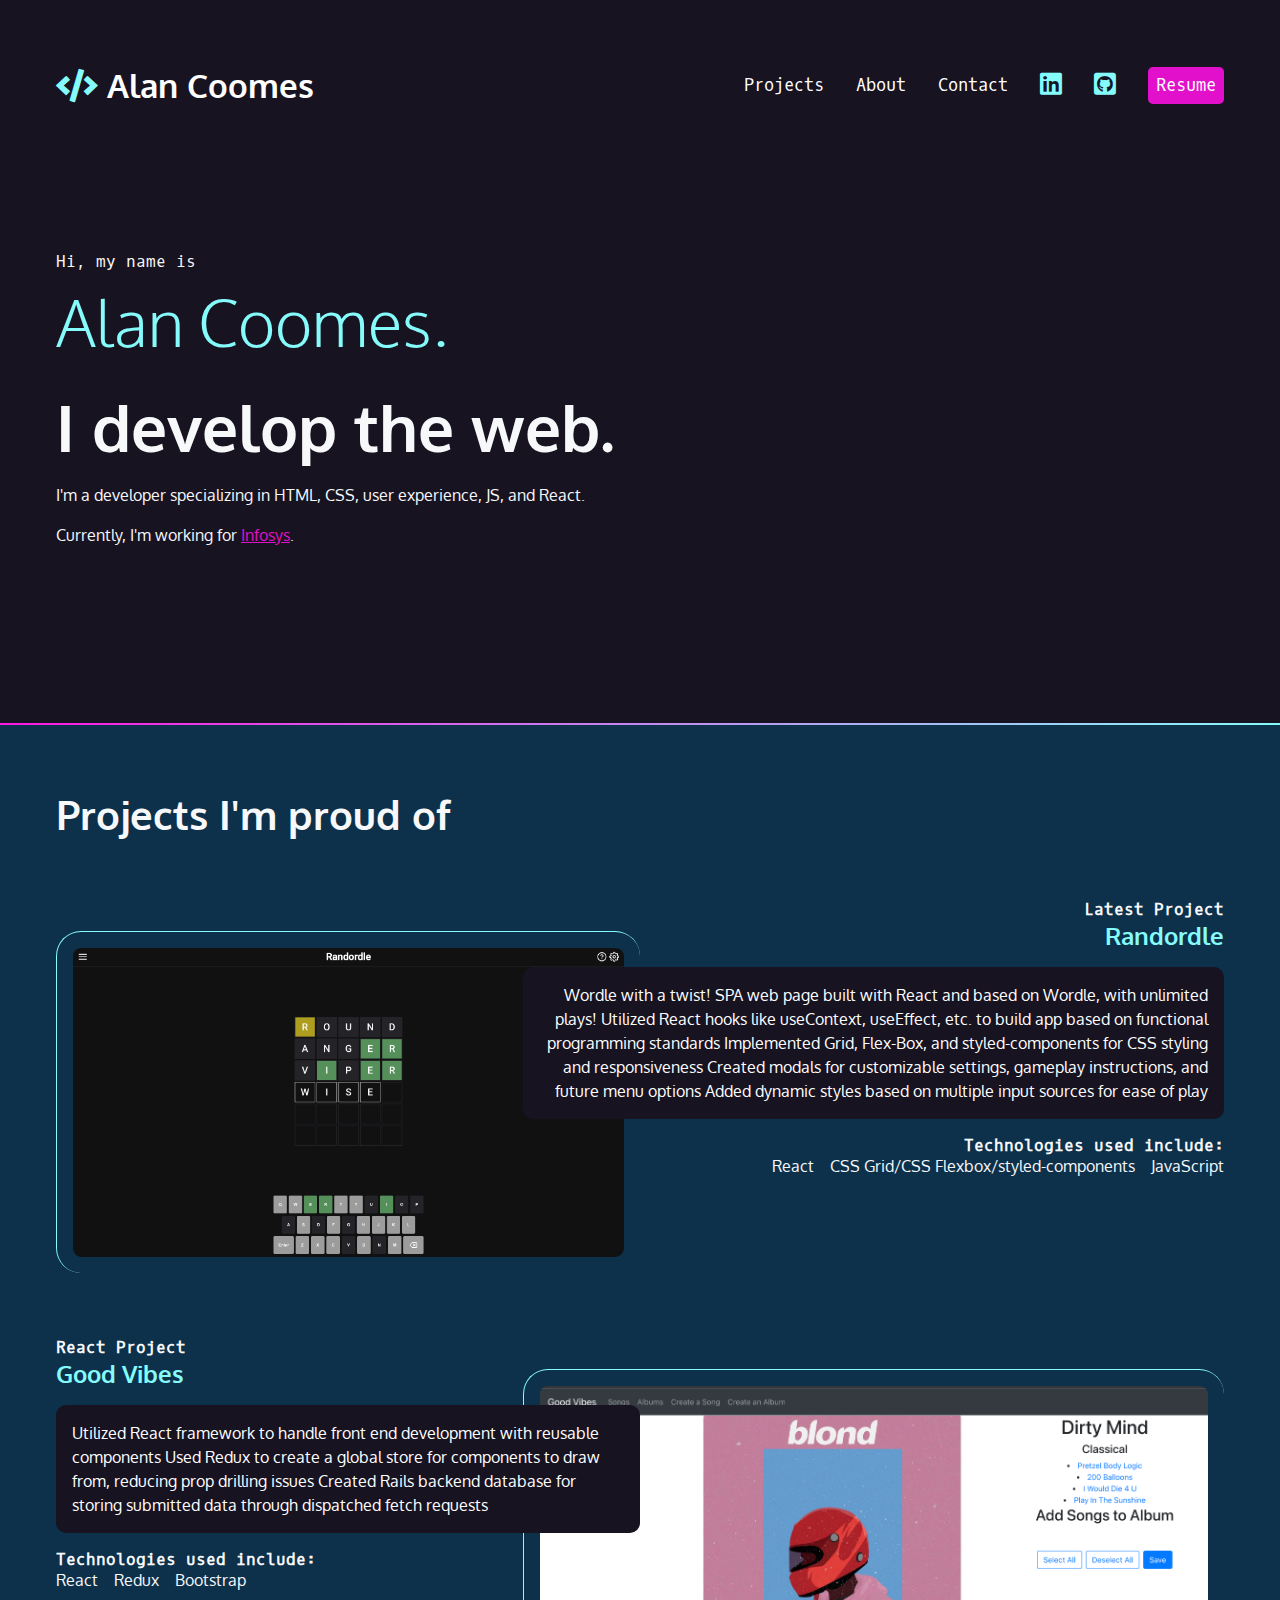
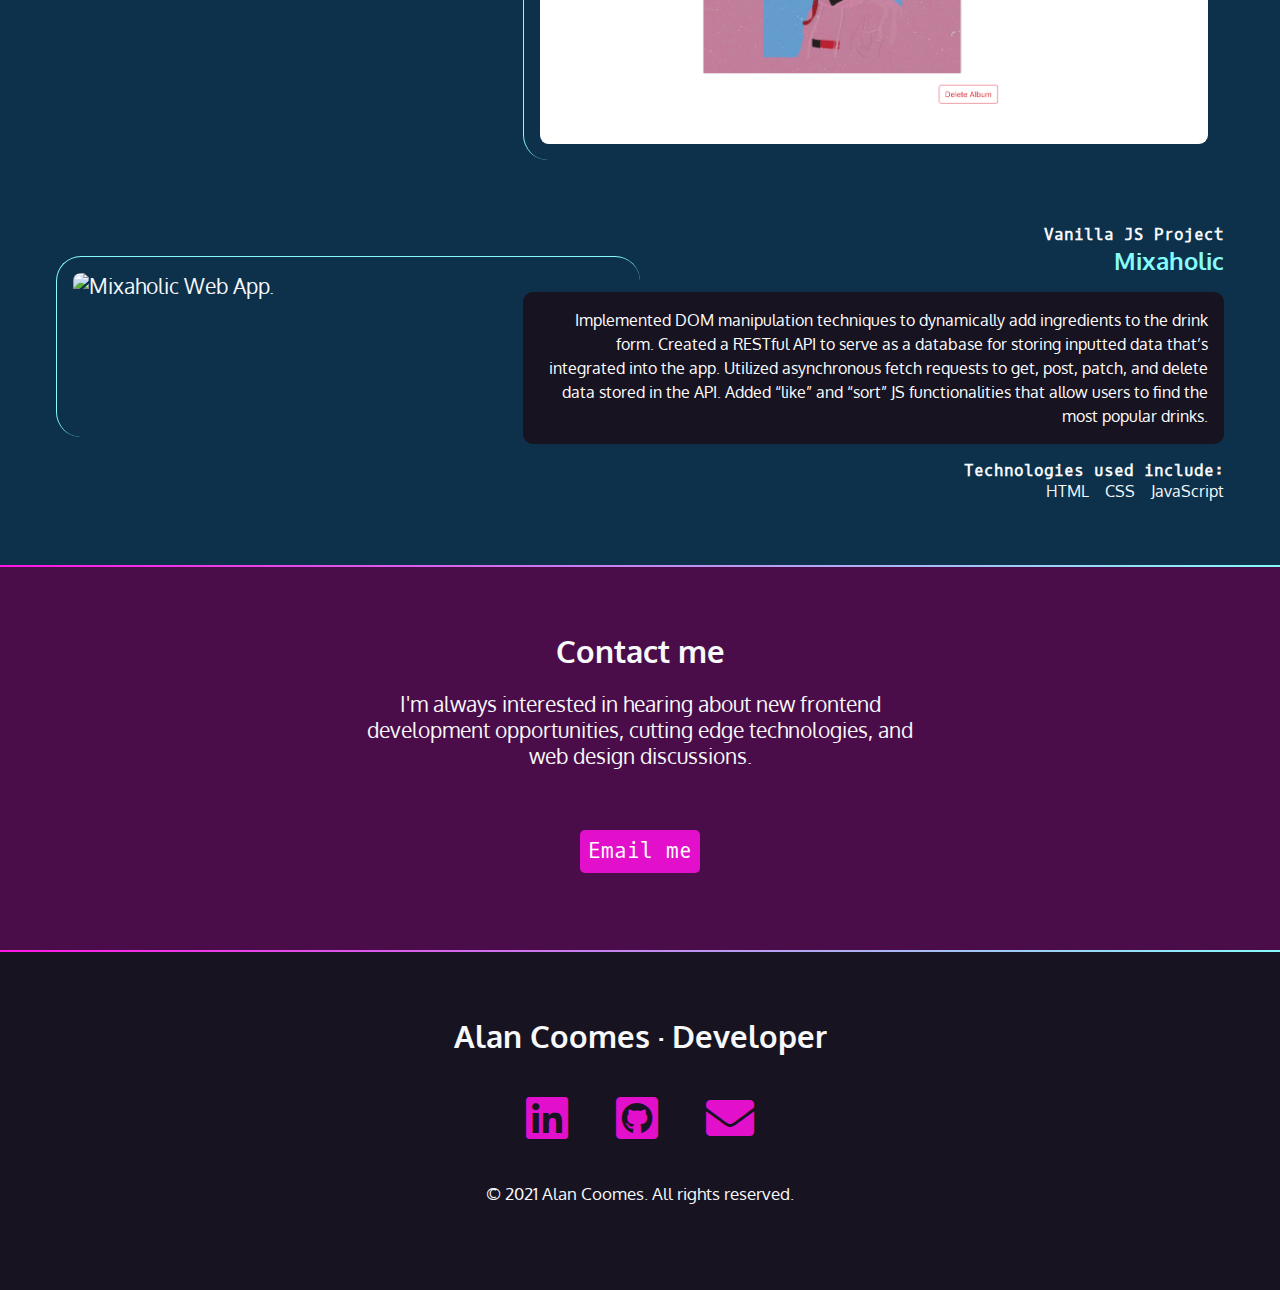
==== commit 35e8887b: "added updates to content" ====
--- a/index.html
+++ b/index.html
@@ -92,7 +92,7 @@
         </article>
         <article class="reverse">
           <div class="text">
-            <h4>Music Project</h4>
+            <h4>React Project</h4>
             <h3>Good Vibes</h3>
             <p class="blackbox">
               Utilized React framework to handle front end development with reusable components
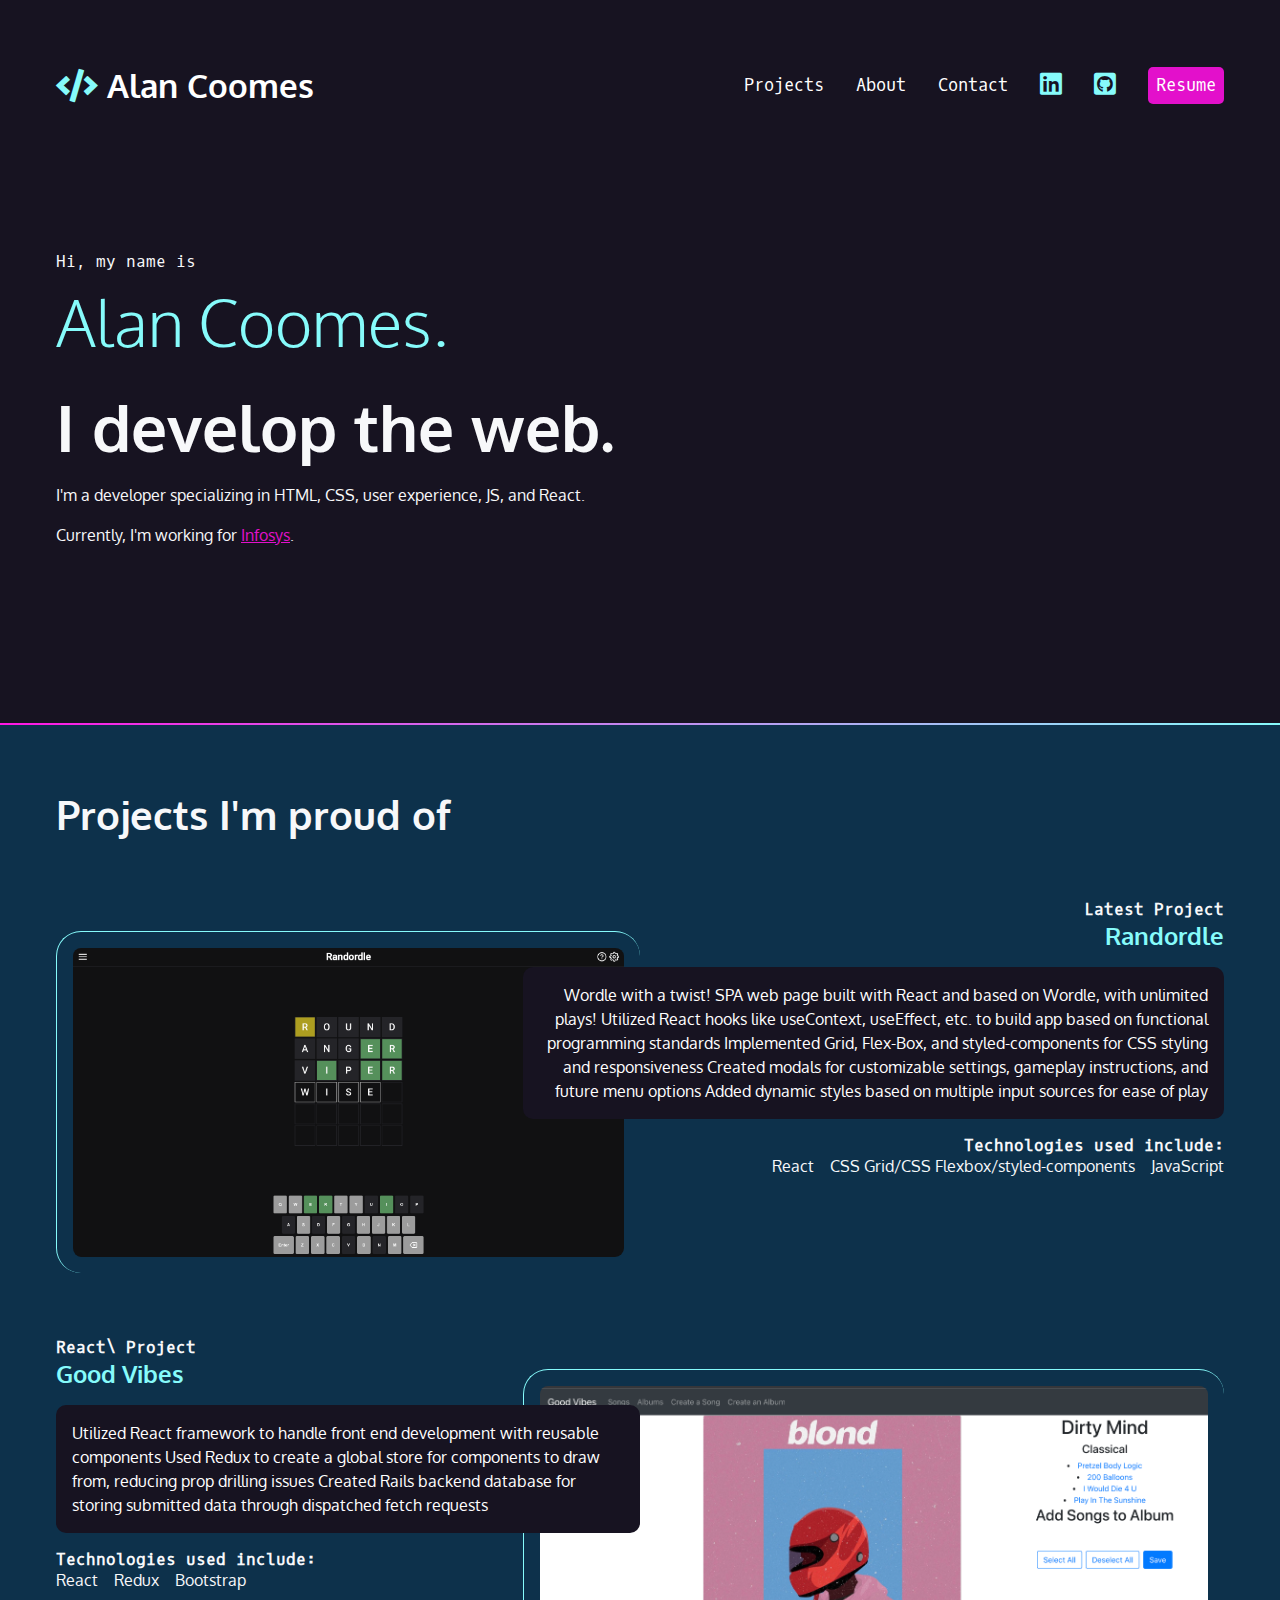
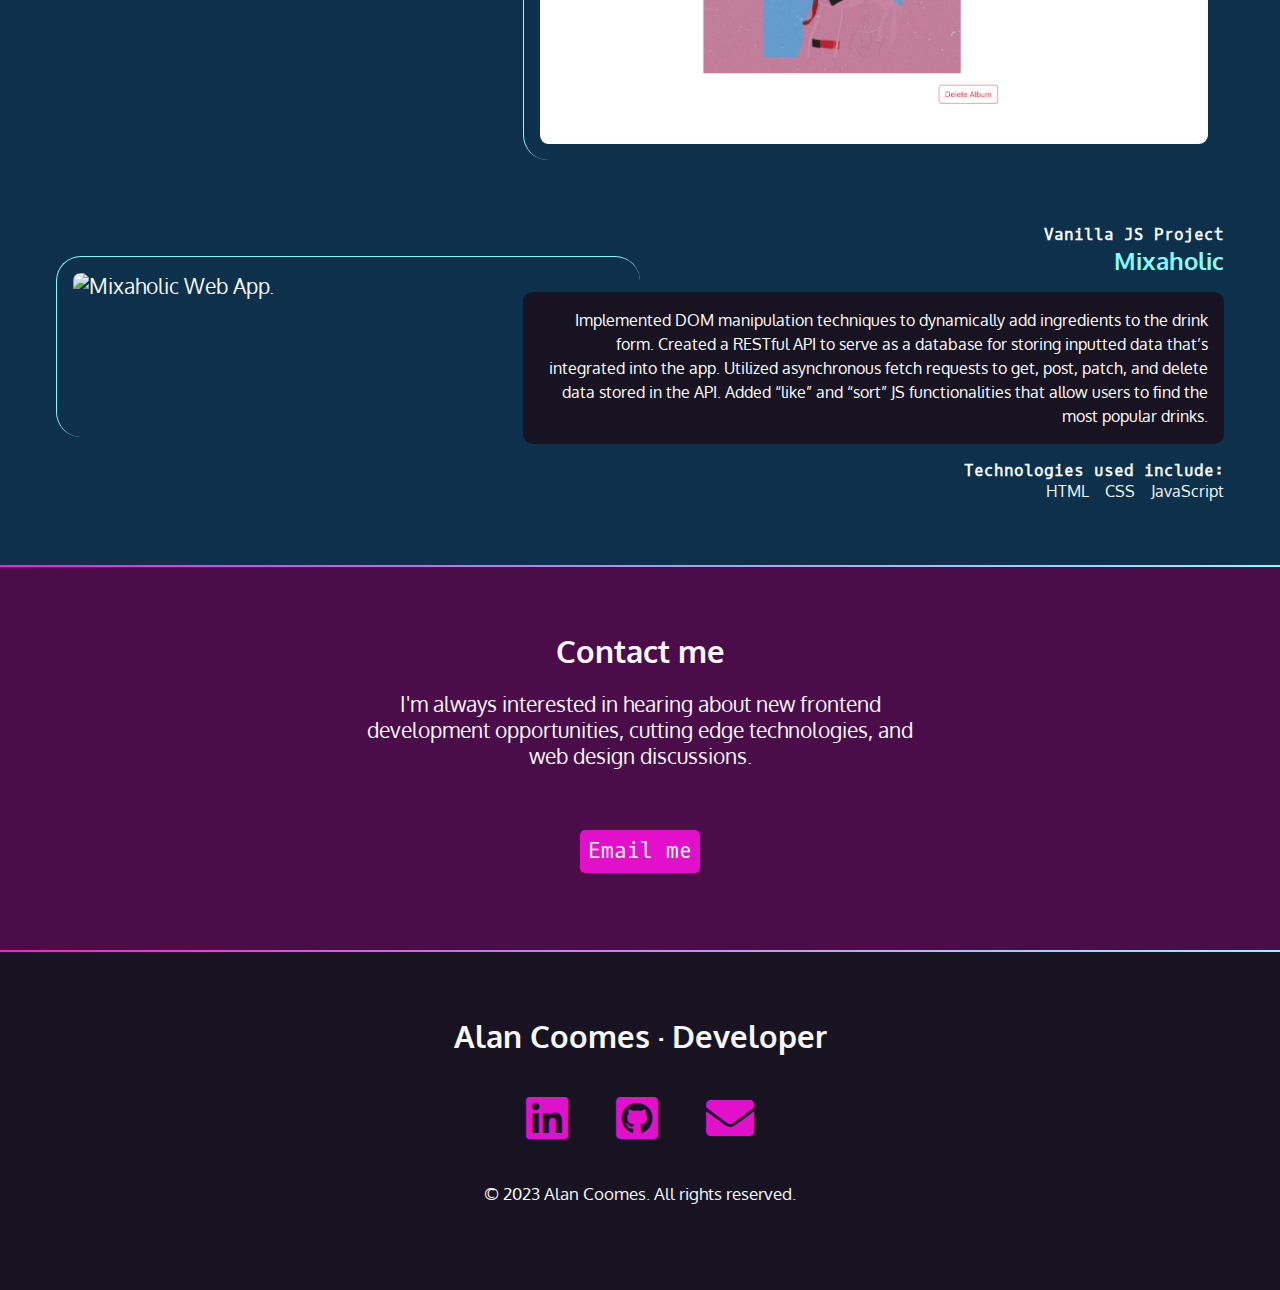
==== commit 32b3988b: "updated copyright date" ====
--- a/index.html
+++ b/index.html
@@ -92,7 +92,7 @@
         </article>
         <article class="reverse">
           <div class="text">
-            <h4>React Project</h4>
+            <h4>React\ Project</h4>
             <h3>Good Vibes</h3>
             <p class="blackbox">
               Utilized React framework to handle front end development with reusable components
@@ -172,7 +172,7 @@
           </a>
         </li>
       </ul>
-      <p><small>&copy; 2021 Alan Coomes. All rights reserved.</small></p>
+      <p><small>&copy; 2023 Alan Coomes. All rights reserved.</small></p>
     </footer>
   </body>
 </html>
